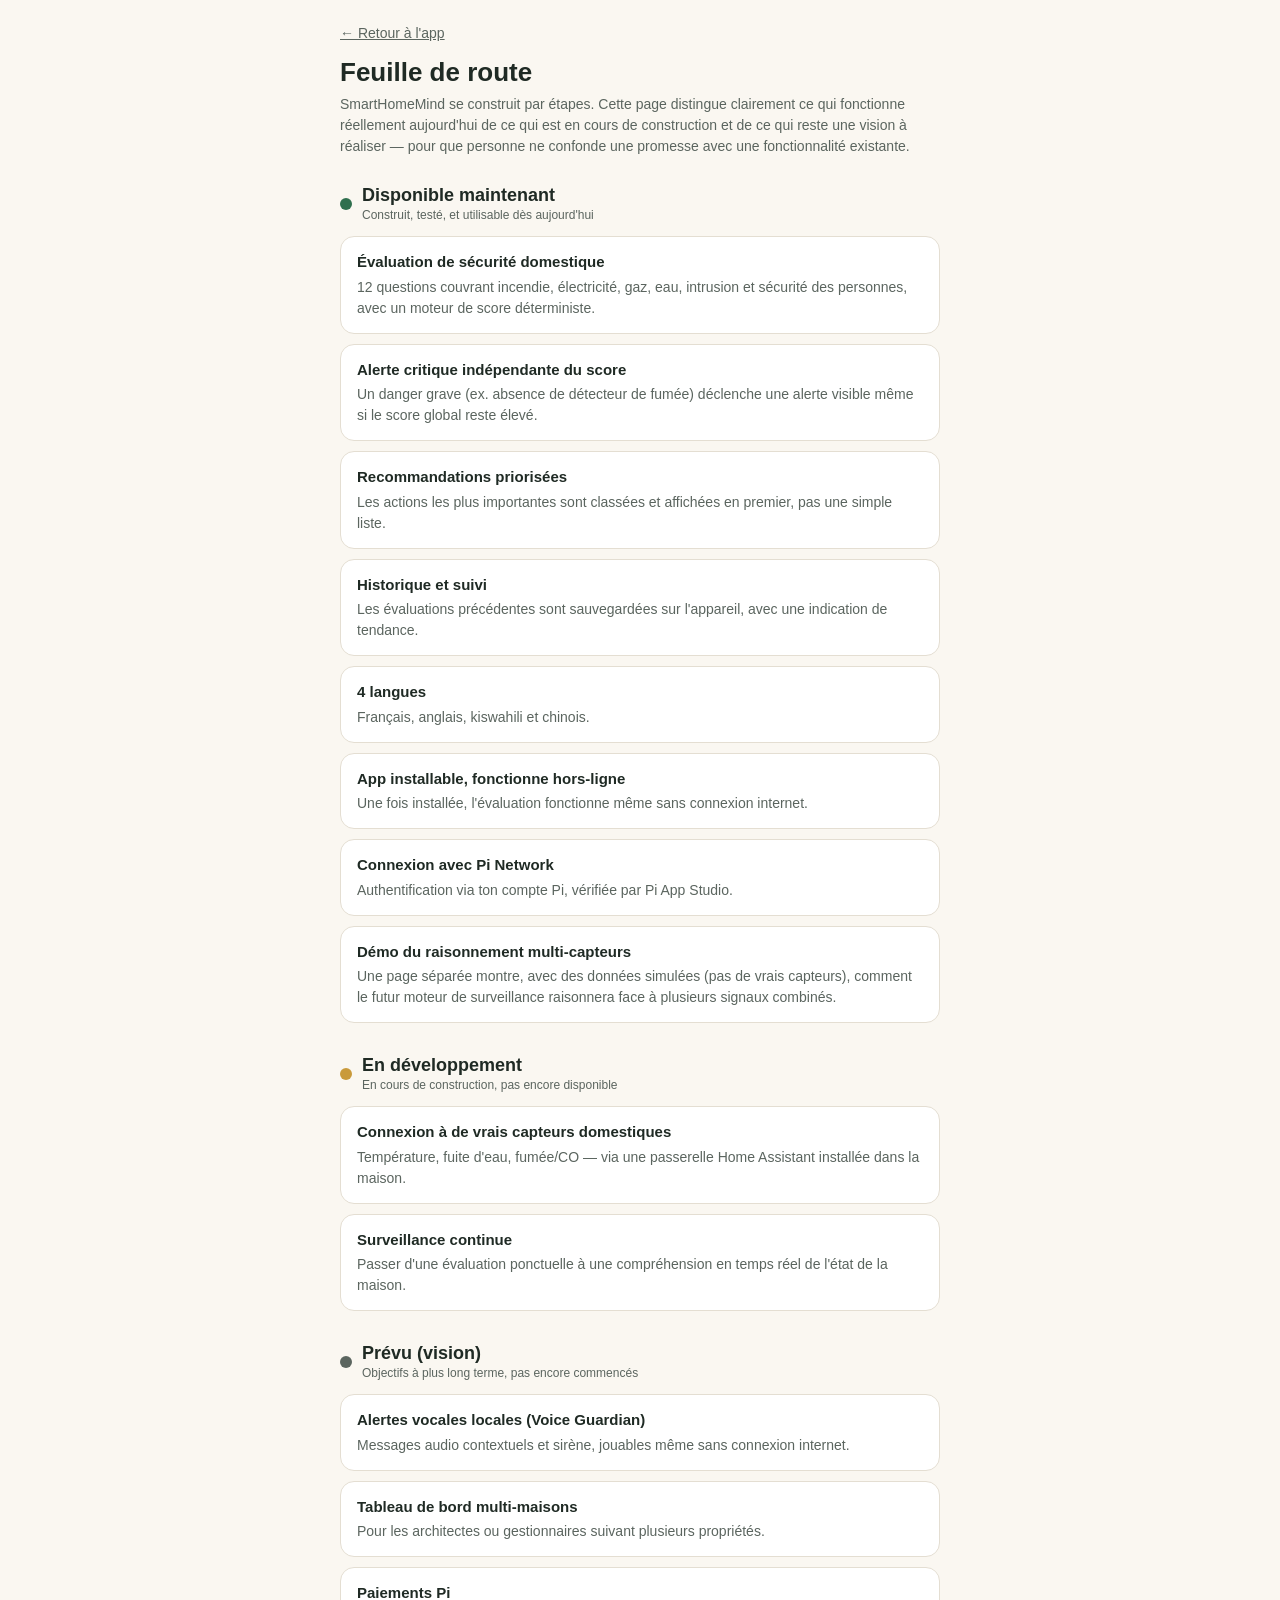
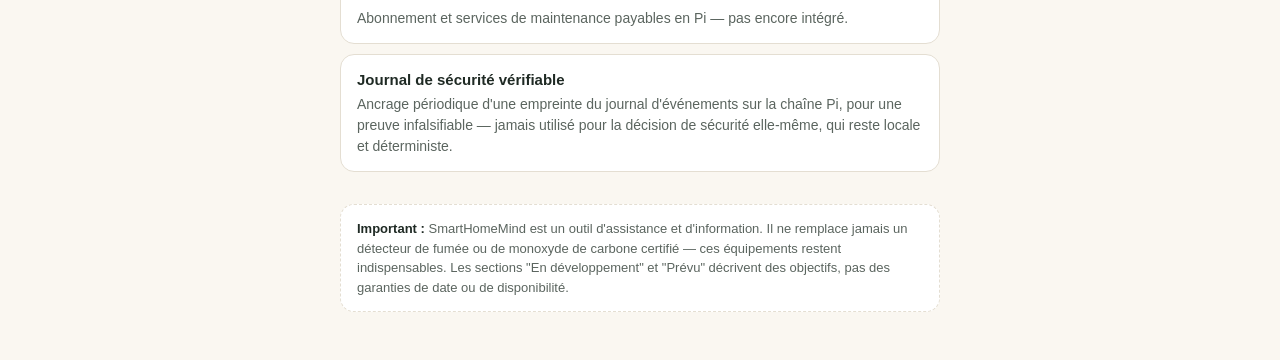
==== roadmap/index.html @ 7ee16bcb "Add roadmap page and link it from home screen" ====
<!DOCTYPE html>
<html lang="fr">
<head>
<meta charset="UTF-8" />
<meta name="viewport" content="width=device-width, initial-scale=1.0" />
<title>SmartHomeMind — Feuille de route</title>
<meta name="description" content="Ce qui est disponible aujourd'hui, ce qui est en développement, et ce qui est prévu pour SmartHomeMind." />
<style>
:root {
  --color-bg: #faf7f1;
  --color-surface: #ffffff;
  --color-ink: #1f2a24;
  --color-ink-soft: #5b655f;
  --color-safe: #2f6f4e;
  --color-moderate: #c99a3b;
  --color-risk: #b8452f;
  --color-line: #e4ded2;
  --font-body: -apple-system, BlinkMacSystemFont, "Segoe UI", Roboto, "Helvetica Neue", Arial, sans-serif;
  --radius: 14px;
  --max-width: 640px;
}
* { box-sizing: border-box; }
html, body { margin: 0; padding: 0; background: var(--color-bg); color: var(--color-ink); font-family: var(--font-body); -webkit-font-smoothing: antialiased; }
body { min-height: 100vh; display: flex; justify-content: center; }
#app { width: 100%; max-width: var(--max-width); padding: 24px 20px 48px; }
.back-link { display: inline-block; font-size: 14px; color: var(--color-ink-soft); text-decoration: underline; margin-bottom: 16px; }
.page-title { font-size: 26px; font-weight: 800; margin: 0 0 6px; }
.page-intro { font-size: 14px; color: var(--color-ink-soft); line-height: 1.5; margin: 0 0 28px; }
.section { margin-bottom: 32px; }
.section-header { display: flex; align-items: center; gap: 10px; margin-bottom: 14px; }
.status-dot { width: 12px; height: 12px; border-radius: 50%; flex-shrink: 0; }
.status-dot.available { background: var(--color-safe); }
.status-dot.development { background: var(--color-moderate); }
.status-dot.planned { background: var(--color-ink-soft); }
.section-title { font-size: 18px; font-weight: 800; margin: 0; }
.section-subtitle { font-size: 12px; color: var(--color-ink-soft); margin: 2px 0 0; }
.feature-list { list-style: none; margin: 0; padding: 0; display: flex; flex-direction: column; gap: 10px; }
.feature-item { background: var(--color-surface); border: 1.5px solid var(--color-line); border-radius: var(--radius); padding: 14px 16px; font-size: 14px; line-height: 1.5; }
.feature-item strong { display: block; font-size: 15px; margin-bottom: 3px; }
.feature-item span { color: var(--color-ink-soft); }
.disclaimer { background: var(--color-surface); border: 1.5px dashed var(--color-line); border-radius: var(--radius); padding: 14px 16px; font-size: 13px; color: var(--color-ink-soft); line-height: 1.5; margin-top: 8px; }
.disclaimer strong { color: var(--color-ink); }
</style>
</head>
<body>
<main id="app">
  <a href="../index.html" class="back-link">← Retour à l'app</a>
  <h1 class="page-title">Feuille de route</h1>
  <p class="page-intro">
    SmartHomeMind se construit par étapes. Cette page distingue clairement ce qui
    fonctionne réellement aujourd'hui de ce qui est en cours de construction et
    de ce qui reste une vision à réaliser — pour que personne ne confonde une
    promesse avec une fonctionnalité existante.
  </p>

  <div class="section">
    <div class="section-header">
      <span class="status-dot available"></span>
      <div>
        <h2 class="section-title">Disponible maintenant</h2>
        <p class="section-subtitle">Construit, testé, et utilisable dès aujourd'hui</p>
      </div>
    </div>
    <ul class="feature-list">
      <li class="feature-item">
        <strong>Évaluation de sécurité domestique</strong>
        <span>12 questions couvrant incendie, électricité, gaz, eau, intrusion et sécurité des personnes, avec un moteur de score déterministe.</span>
      </li>
      <li class="feature-item">
        <strong>Alerte critique indépendante du score</strong>
        <span>Un danger grave (ex. absence de détecteur de fumée) déclenche une alerte visible même si le score global reste élevé.</span>
      </li>
      <li class="feature-item">
        <strong>Recommandations priorisées</strong>
        <span>Les actions les plus importantes sont classées et affichées en premier, pas une simple liste.</span>
      </li>
      <li class="feature-item">
        <strong>Historique et suivi</strong>
        <span>Les évaluations précédentes sont sauvegardées sur l'appareil, avec une indication de tendance.</span>
      </li>
      <li class="feature-item">
        <strong>4 langues</strong>
        <span>Français, anglais, kiswahili et chinois.</span>
      </li>
      <li class="feature-item">
        <strong>App installable, fonctionne hors-ligne</strong>
        <span>Une fois installée, l'évaluation fonctionne même sans connexion internet.</span>
      </li>
      <li class="feature-item">
        <strong>Connexion avec Pi Network</strong>
        <span>Authentification via ton compte Pi, vérifiée par Pi App Studio.</span>
      </li>
      <li class="feature-item">
        <strong>Démo du raisonnement multi-capteurs</strong>
        <span>Une page séparée montre, avec des données simulées (pas de vrais capteurs), comment le futur moteur de surveillance raisonnera face à plusieurs signaux combinés.</span>
      </li>
    </ul>
  </div>

  <div class="section">
    <div class="section-header">
      <span class="status-dot development"></span>
      <div>
        <h2 class="section-title">En développement</h2>
        <p class="section-subtitle">En cours de construction, pas encore disponible</p>
      </div>
    </div>
    <ul class="feature-list">
      <li class="feature-item">
        <strong>Connexion à de vrais capteurs domestiques</strong>
        <span>Température, fuite d'eau, fumée/CO — via une passerelle Home Assistant installée dans la maison.</span>
      </li>
      <li class="feature-item">
        <strong>Surveillance continue</strong>
        <span>Passer d'une évaluation ponctuelle à une compréhension en temps réel de l'état de la maison.</span>
      </li>
    </ul>
  </div>

  <div class="section">
    <div class="section-header">
      <span class="status-dot planned"></span>
      <div>
        <h2 class="section-title">Prévu (vision)</h2>
        <p class="section-subtitle">Objectifs à plus long terme, pas encore commencés</p>
      </div>
    </div>
    <ul class="feature-list">
      <li class="feature-item">
        <strong>Alertes vocales locales (Voice Guardian)</strong>
        <span>Messages audio contextuels et sirène, jouables même sans connexion internet.</span>
      </li>
      <li class="feature-item">
        <strong>Tableau de bord multi-maisons</strong>
        <span>Pour les architectes ou gestionnaires suivant plusieurs propriétés.</span>
      </li>
      <li class="feature-item">
        <strong>Paiements Pi</strong>
        <span>Abonnement et services de maintenance payables en Pi — pas encore intégré.</span>
      </li>
      <li class="feature-item">
        <strong>Journal de sécurité vérifiable</strong>
        <span>Ancrage périodique d'une empreinte du journal d'événements sur la chaîne Pi, pour une preuve infalsifiable — jamais utilisé pour la décision de sécurité elle-même, qui reste locale et déterministe.</span>
      </li>
    </ul>
  </div>

  <div class="disclaimer">
    <strong>Important :</strong> SmartHomeMind est un outil d'assistance et d'information.
    Il ne remplace jamais un détecteur de fumée ou de monoxyde de carbone certifié —
    ces équipements restent indispensables. Les sections "En développement" et
    "Prévu" décrivent des objectifs, pas des garanties de date ou de disponibilité.
  </div>
</main>
</body>
</html>
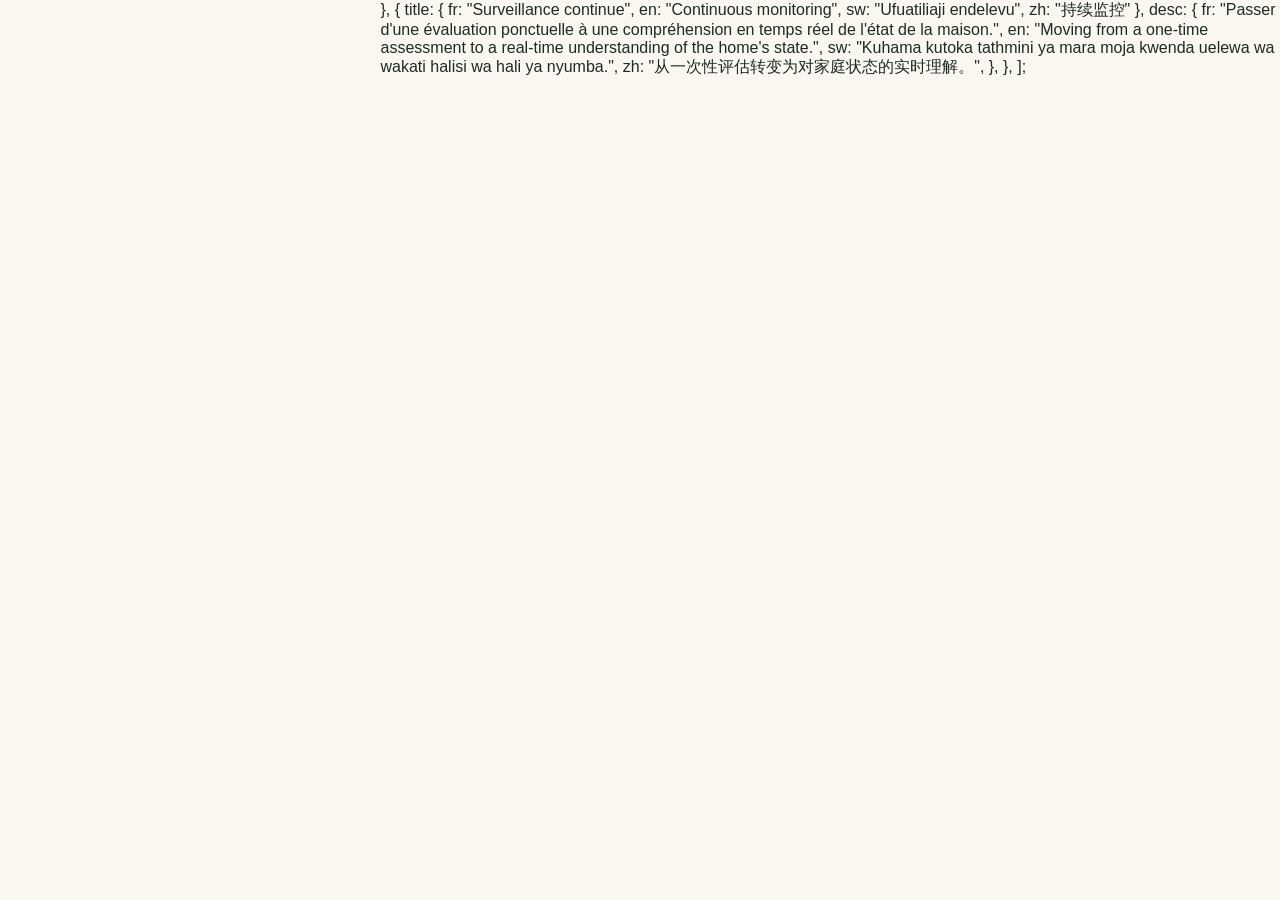
==== commit b3132233: "Update title and add language switcher functionality" ====
--- a/roadmap/index.html
+++ b/roadmap/index.html
@@ -3,7 +3,7 @@
 <head>
 <meta charset="UTF-8" />
 <meta name="viewport" content="width=device-width, initial-scale=1.0" />
-<title>SmartHomeMind — Feuille de route</title>
+<title>SmartHomeMind — Roadmap</title>
 <meta name="description" content="Ce qui est disponible aujourd'hui, ce qui est en développement, et ce qui est prévu pour SmartHomeMind." />
 <style>
 :root {
@@ -13,7 +13,6 @@
   --color-ink-soft: #5b655f;
   --color-safe: #2f6f4e;
   --color-moderate: #c99a3b;
-  --color-risk: #b8452f;
   --color-line: #e4ded2;
   --font-body: -apple-system, BlinkMacSystemFont, "Segoe UI", Roboto, "Helvetica Neue", Arial, sans-serif;
   --radius: 14px;
@@ -23,7 +22,10 @@
 html, body { margin: 0; padding: 0; background: var(--color-bg); color: var(--color-ink); font-family: var(--font-body); -webkit-font-smoothing: antialiased; }
 body { min-height: 100vh; display: flex; justify-content: center; }
 #app { width: 100%; max-width: var(--max-width); padding: 24px 20px 48px; }
-.back-link { display: inline-block; font-size: 14px; color: var(--color-ink-soft); text-decoration: underline; margin-bottom: 16px; }
+.language-switcher { display: flex; justify-content: center; gap: 6px; margin-bottom: 20px; }
+.lang-option { font-family: var(--font-body); font-size: 12px; font-weight: 600; padding: 6px 12px; border-radius: 999px; border: 1.5px solid var(--color-line); background: var(--color-surface); color: var(--color-ink-soft); cursor: pointer; }
+.lang-option.is-selected { border-color: var(--color-ink); background: var(--color-ink); color: var(--color-bg); }
+.back-link { display: inline-block; font-size: 14px; color: var(--color-ink-soft); text-decoration: underline; margin-bottom: 16px; background: none; border: none; cursor: pointer; padding: 0; font-family: var(--font-body); }
 .page-title { font-size: 26px; font-weight: 800; margin: 0 0 6px; }
 .page-intro { font-size: 14px; color: var(--color-ink-soft); line-height: 1.5; margin: 0 0 28px; }
 .section { margin-bottom: 32px; }
@@ -43,114 +45,280 @@
 </style>
 </head>
 <body>
-<main id="app">
-  <a href="../index.html" class="back-link">← Retour à l'app</a>
-  <h1 class="page-title">Feuille de route</h1>
-  <p class="page-intro">
-    SmartHomeMind se construit par étapes. Cette page distingue clairement ce qui
-    fonctionne réellement aujourd'hui de ce qui est en cours de construction et
-    de ce qui reste une vision à réaliser — pour que personne ne confonde une
-    promesse avec une fonctionnalité existante.
-  </p>
-
-  <div class="section">
-    <div class="section-header">
-      <span class="status-dot available"></span>
-      <div>
-        <h2 class="section-title">Disponible maintenant</h2>
-        <p class="section-subtitle">Construit, testé, et utilisable dès aujourd'hui</p>
+<main id="app"></main>
+
+<script>
+const LANGUAGE_STORAGE_KEY = "smarthomemind_lang_v1";
+const SUPPORTED_LANGUAGES = ["fr", "en", "sw", "zh"];
+const LANGUAGE_DISPLAY_NAMES = { fr: "Français", en: "English", sw: "Kiswahili", zh: "中文" };
+
+function getLanguage() {
+  const saved = localStorage.getItem(LANGUAGE_STORAGE_KEY);
+  return SUPPORTED_LANGUAGES.includes(saved) ? saved : "fr";
+}
+function setLanguage(lang) {
+  localStorage.setItem(LANGUAGE_STORAGE_KEY, lang);
+  document.documentElement.lang = lang;
+}
+
+const T = {
+  backLink: { fr: "← Retour à l'app", en: "← Back to app", sw: "← Rudi kwenye app", zh: "← 返回应用" },
+  pageTitle: { fr: "Feuille de route", en: "Roadmap", sw: "Ramani ya njia", zh: "路线图" },
+  pageIntro: {
+    fr: "SmartHomeMind se construit par étapes. Cette page distingue clairement ce qui fonctionne réellement aujourd'hui de ce qui est en cours de construction et de ce qui reste une vision à réaliser — pour que personne ne confonde une promesse avec une fonctionnalité existante.",
+    en: "SmartHomeMind is being built in stages. This page clearly separates what actually works today from what's being built and what remains a vision to achieve — so no one mistakes a promise for an existing feature.",
+    sw: "SmartHomeMind inajengwa hatua kwa hatua. Ukurasa huu unatofautisha wazi kile kinachofanya kazi kweli leo na kile kinachoendelezwa na kile kinachobaki kuwa dira ya kufikiwa — ili hakuna mtu achanganye ahadi na kipengele kilichopo.",
+    zh: "SmartHomeMind 正在分阶段构建。本页面清楚区分了今天真正可用的功能、正在开发中的功能，以及仍是愿景尚未实现的目标——以免任何人将承诺误认为已有功能。",
+  },
+  availableTitle: { fr: "Disponible maintenant", en: "Available now", sw: "Inapatikana sasa", zh: "现已推出" },
+  availableSubtitle: { fr: "Construit, testé, et utilisable dès aujourd'hui", en: "Built, tested, and usable today", sw: "Imejengwa, imejaribiwa, na inaweza kutumika leo", zh: "已构建、已测试，今天即可使用" },
+  devTitle: { fr: "En développement", en: "In development", sw: "Inaendelezwa", zh: "开发中" },
+  devSubtitle: { fr: "En cours de construction, pas encore disponible", en: "Being built, not yet available", sw: "Inajengwa, bado haipatikani", zh: "正在建设中，尚未推出" },
+  plannedTitle: { fr: "Prévu (vision)", en: "Planned (vision)", sw: "Imepangwa (dira)", zh: "计划中（愿景）" },
+  plannedSubtitle: { fr: "Objectifs à plus long terme, pas encore commencés", en: "Longer-term goals, not yet started", sw: "Malengo ya muda mrefu, bado hayajaanza", zh: "长期目标，尚未开始" },
+  disclaimerLabel: { fr: "Important :", en: "Important:", sw: "Muhimu:", zh: "重要提示：" },
+  disclaimerText: {
+    fr: "SmartHomeMind est un outil d'assistance et d'information. Il ne remplace jamais un détecteur de fumée ou de monoxyde de carbone certifié — ces équipements restent indispensables. Les sections « En développement » et « Prévu » décrivent des objectifs, pas des garanties de date ou de disponibilité.",
+    en: "SmartHomeMind is an assistance and information tool. It never replaces a certified smoke or carbon monoxide detector — that equipment remains essential. The \"In development\" and \"Planned\" sections describe goals, not guarantees of date or availability.",
+    sw: "SmartHomeMind ni chombo cha usaidizi na taarifa. Hakibadilishi kamwe kigunduzi cha moshi au monoksidi kaboni kilichothibitishwa — vifaa hivyo vinabaki muhimu. Sehemu za \"Inaendelezwa\" na \"Imepangwa\" zinaelezea malengo, si dhamana ya tarehe au upatikanaji.",
+    zh: "SmartHomeMind 是一款辅助信息工具。它绝不能替代经认证的烟雾或一氧化碳探测器——这些设备仍然是必不可少的。“开发中”和“计划中”部分描述的是目标，而非日期或可用性的保证。",
+  },
+};
+ 
+const AVAILABLE_FEATURES = [
+  {
+    title: { fr: "Évaluation de sécurité domestique", en: "Home safety assessment", sw: "Tathmini ya usalama wa nyumbani", zh: "家庭安全评估" },
+    desc: {
+      fr: "12 questions couvrant incendie, électricité, gaz, eau, intrusion et sécurité des personnes, avec un moteur de score déterministe.",
+      en: "12 questions covering fire, electrical, gas, water, intrusion, and people safety, with a deterministic scoring engine.",
+      sw: "Maswali 12 yanayohusu moto, umeme, gesi, maji, uvamizi, na usalama wa watu, pamoja na injini ya alama thabiti.",
+      zh: "涵盖火灾、电气、燃气、水、入侵和人身安全的12个问题，配有确定性评分引擎。",
+    },
+  },
+  {
+    title: { fr: "Alerte critique indépendante du score", en: "Critical alert independent of score", sw: "Tahadhari muhimu isiyotegemea alama", zh: "独立于评分的严重警报" },
+    desc: {
+      fr: "Un danger grave (ex. absence de détecteur de fumée) déclenche une alerte visible même si le score global reste élevé.",
+      en: "A serious hazard (e.g. no smoke detector) triggers a visible alert even if the overall score stays high.",
+      sw: "Hatari kubwa (mfano, kutokuwa na kigunduzi cha moshi) husababisha tahadhari inayoonekana hata kama alama ya jumla inabaki juu.",
+      zh: "严重危险（例如没有烟雾探测器）即使总体评分较高，也会触发明显警报。",
+    },
+  },
+  {
+    title: { fr: "Recommandations priorisées", en: "Prioritized recommendations", sw: "Mapendekezo yenye kipaumbele", zh: "优先建议" },
+    desc: {
+      fr: "Les actions les plus importantes sont classées et affichées en premier, pas une simple liste.",
+      en: "The most important actions are ranked and shown first, not just a plain list.",
+      sw: "Hatua muhimu zaidi zimepangwa na kuonyeshwa kwanza, si orodha tu.",
+      zh: "最重要的行动会被排序并优先显示，而不是简单罗列。",
+    },
+  },
+  {
+    title: { fr: "Historique et suivi", en: "History and tracking", sw: "Historia na ufuatiliaji", zh: "历史记录与追踪" },
+    desc: {
+      fr: "Les évaluations précédentes sont sauvegardées sur l'appareil, avec une indication de tendance.",
+      en: "Past assessments are saved on the device, with a trend indicator.",
+      sw: "Tathmini za awali zinahifadhiwa kwenye kifaa, pamoja na kiashiria cha mwelekeo.",
+      zh: "以往的评估会保存在设备上，并显示趋势指示。",
+    },
+  },
+  {
+    title: { fr: "4 langues", en: "4 languages", sw: "Lugha 4", zh: "4种语言" },
+    desc: {
+      fr: "Français, anglais, kiswahili et chinois.",
+      en: "French, English, Kiswahili, and Chinese.",
+      sw: "Kifaransa, Kiingereza, Kiswahili, na Kichina.",
+      zh: "法语、英语、斯瓦希里语和中文。",
+    },
+  },
+  {
+    title: { fr: "App installable, fonctionne hors-ligne", en: "Installable app, works offline", sw: "App inayoweza kusakinishwa, inafanya kazi bila mtandao", zh: "可安装应用，离线可用" },
+    desc: {
+      fr: "Une fois installée, l'évaluation fonctionne même sans connexion internet.",
+      en: "Once installed, the assessment works even without an internet connection.",
+      sw: "Mara ikisakinishwa, tathmini inafanya kazi hata bila muunganisho wa intaneti.",
+      zh: "安装后，即使没有网络连接，评估功能也能使用。",
+    },
+  },
+  {
+    title: { fr: "Connexion avec Pi Network", en: "Sign in with Pi Network", sw: "Kuingia na Pi Network", zh: "使用 Pi Network 登录" },
+    desc: {
+      fr: "Authentification via ton compte Pi, vérifiée par Pi App Studio.",
+      en: "Authentication via your Pi account, verified by Pi App Studio.",
+      sw: "Uthibitishaji kupitia akaunti yako ya Pi, iliyothibitishwa na Pi App Studio.",
+      zh: "通过您的 Pi 账户进行身份验证，由 Pi App Studio 验证。",
+    },
+  },
+  {
+    title: { fr: "Démo du raisonnement multi-capteurs", en: "Multi-sensor reasoning demo", sw: "Onyesho la hoja za sensa nyingi", zh: "多传感器推理演示" },
+    desc: {
+      fr: "Une page séparée montre, avec des données simulées (pas de vrais capteurs), comment le futur moteur de surveillance raisonnera face à plusieurs signaux combinés.",
+      en: "A separate page shows, using simulated data (no real sensors), how the future monitoring engine will reason about multiple combined signals.",
+      sw: "Ukurasa tofauti unaonyesha, kwa kutumia data ya kuiga (si sensa halisi), jinsi injini ya ufuatiliaji ya baadaye itakavyofikiri kuhusu ishara nyingi zilizounganishwa.",
+      zh: "另一个页面使用模拟数据（非真实传感器）展示未来的监控引擎将如何对多个组合信号进行推理。",
+    },
+  },
+];
+
+const DEVELOPMENT_FEATURES = [
+  {
+    title: { fr: "Connexion à de vrais capteurs domestiques", en: "Connecting real home sensors", sw: "Kuunganisha sensa halisi za nyumbani", zh: "连接真实的家庭传感器" },
+    desc: {
+      fr: "Température, fuite d'eau, fumée/CO — via une passerelle Home Assistant installée dans la maison. Testé d'abord sur une seule maison pilote (celle du développeur), pas encore un déploiement pour tous les utilisateurs.",
+      en: "Temperature, water leak, smoke/CO — via a Home Assistant gateway installed in the home. Being tested first on a single pilot house (the developer's own), not yet a rollout for all users.",
+      sw: "Joto, uvujaji wa maji, moshi/CO — kupitia lango la Home Assistant lililowekwa nyumbani. Inajaribiwa kwanza kwenye nyumba moja ya majaribio (ya mtengenezaji mwenyewe), bado si kwa watumiaji wote.",
+      zh: "温度、漏水、烟雾/一氧化碳——通过安装在家中的 Home Assistant 网关。目前仅在一个试点住宅（开发者自己的住宅）中测试，尚未面向所有用户推广。",
+    },
+    
+const PLANNED_FEATURES = [
+  {
+    title: { fr: "Alertes vocales locales (Voice Guardian)", en: "Local voice alerts (Voice Guardian)", sw: "Tahadhari za sauti za ndani (Mlinzi wa Sauti)", zh: "本地语音警报（语音守护者）" },
+    desc: {
+      fr: "Messages audio contextuels et sirène, jouables même sans connexion internet.",
+      en: "Contextual audio messages and siren, playable even without an internet connection.",
+      sw: "Ujumbe wa sauti wa muktadha na king'ora, unaoweza kuchezwa hata bila muunganisho wa intaneti.",
+      zh: "情境化语音消息和警报声，即使没有网络连接也能播放。",
+    },
+  },
+  {
+    title: { fr: "Tableau de bord multi-maisons", en: "Multi-home dashboard", sw: "Dashibodi ya nyumba nyingi", zh: "多住宅仪表板" },
+    desc: {
+      fr: "Pour les architectes ou gestionnaires suivant plusieurs propriétés.",
+      en: "For architects or managers overseeing multiple properties.",
+      sw: "Kwa wasanifu au wasimamizi wanaofuatilia mali nyingi.",
+      zh: "适用于管理多处房产的建筑师或管理人员。",
+    },
+  },
+  {
+    title: { fr: "Paiements Pi", en: "Pi Payments", sw: "Malipo ya Pi", zh: "Pi 支付" },
+    desc: {
+      fr: "Abonnement et services de maintenance payables en Pi — pas encore intégré.",
+      en: "Subscription and maintenance services payable in Pi — not yet integrated.",
+      sw: "Usajili na huduma za matengenezo zinazolipwa kwa Pi — bado hazijaunganishwa.",
+      zh: "可用 Pi 支付的订阅和维护服务——尚未集成。",
+    },
+  },
+  {
+    title: { fr: "Journal de sécurité vérifiable", en: "Verifiable safety log", sw: "Kumbukumbu ya usalama inayothibitishwa", zh: "可验证的安全日志" },
+    desc: {
+      fr: "Ancrage périodique d'une empreinte du journal d'événements sur la chaîne Pi, pour une preuve infalsifiable — jamais utilisé pour la décision de sécurité elle-même, qui reste locale et déterministe.",
+      en: "Periodic anchoring of an event-log fingerprint on the Pi chain, for tamper-proof evidence — never used for the safety decision itself, which stays local and deterministic.",
+      sw: "Uwekaji wa mara kwa mara wa alama ya kumbukumbu ya matukio kwenye mnyororo wa Pi, kwa ushahidi usioweza kubadilishwa — haitumiki kamwe kwa uamuzi wa usalama wenyewe, ambao unabaki wa ndani na thabiti.",
+      zh: "定期将事件日志的指纹锚定在 Pi 链上，以提供防篡改证据——绝不用于安全决策本身，安全决策始终保持本地化和确定性。",
+    },
+  },
+];
+
+function t(key) {
+  const lang = getLanguage();
+  return T[key][lang] || T[key].fr;
+}
+function localized(field) {
+  const lang = getLanguage();
+  return field[lang] || field.fr;
+}
+
+function renderFeatureList(features) {
+  return `
+    <ul class="feature-list">
+      ${features
+        .map(
+          (f) => `
+        <li class="feature-item">
+          <strong>${localized(f.title)}</strong>
+          <span>${localized(f.desc)}</span>
+        </li>
+      `
+        )
+        .join("")}
+    </ul>
+  `;
+}
+
+function render() {
+  const currentLang = getLanguage();
+  const root = document.getElementById("app");
+
+  root.innerHTML = `
+    <div class="language-switcher" role="group" aria-label="Language">
+      ${SUPPORTED_LANGUAGES.map(
+        (lang) => `
+        <button type="button" class="lang-option ${lang === currentLang ? "is-selected" : ""}" data-lang="${lang}">
+          ${LANGUAGE_DISPLAY_NAMES[lang]}
+        </button>
+      `
+      ).join("")}
+    </div>
+
+    <button type="button" class="back-link" id="back-link">${t("backLink")}</button>
+
+    <h1 class="page-title">${t("pageTitle")}</h1>
+    <p class="page-intro">${t("pageIntro")}</p>
+
+    <div class="section">
+      <div class="section-header">
+        <span class="status-dot available"></span>
+        <div>
+          <h2 class="section-title">${t("availableTitle")}</h2>
+          <p class="section-subtitle">${t("availableSubtitle")}</p>
+        </div>
       </div>
-    </div>
-    <ul class="feature-list">
-      <li class="feature-item">
-        <strong>Évaluation de sécurité domestique</strong>
-        <span>12 questions couvrant incendie, électricité, gaz, eau, intrusion et sécurité des personnes, avec un moteur de score déterministe.</span>
-      </li>
-      <li class="feature-item">
-        <strong>Alerte critique indépendante du score</strong>
-        <span>Un danger grave (ex. absence de détecteur de fumée) déclenche une alerte visible même si le score global reste élevé.</span>
-      </li>
-      <li class="feature-item">
-        <strong>Recommandations priorisées</strong>
-        <span>Les actions les plus importantes sont classées et affichées en premier, pas une simple liste.</span>
-      </li>
-      <li class="feature-item">
-        <strong>Historique et suivi</strong>
-        <span>Les évaluations précédentes sont sauvegardées sur l'appareil, avec une indication de tendance.</span>
-      </li>
-      <li class="feature-item">
-        <strong>4 langues</strong>
-        <span>Français, anglais, kiswahili et chinois.</span>
-      </li>
-      <li class="feature-item">
-        <strong>App installable, fonctionne hors-ligne</strong>
-        <span>Une fois installée, l'évaluation fonctionne même sans connexion internet.</span>
-      </li>
-      <li class="feature-item">
-        <strong>Connexion avec Pi Network</strong>
-        <span>Authentification via ton compte Pi, vérifiée par Pi App Studio.</span>
-      </li>
-      <li class="feature-item">
-        <strong>Démo du raisonnement multi-capteurs</strong>
-        <span>Une page séparée montre, avec des données simulées (pas de vrais capteurs), comment le futur moteur de surveillance raisonnera face à plusieurs signaux combinés.</span>
-      </li>
-    </ul>
-  </div>
-
-  <div class="section">
-    <div class="section-header">
-      <span class="status-dot development"></span>
-      <div>
-        <h2 class="section-title">En développement</h2>
-        <p class="section-subtitle">En cours de construction, pas encore disponible</p>
+      ${renderFeatureList(AVAILABLE_FEATURES)}
+    </div>
+
+    <div class="section">
+      <div class="section-header">
+        <span class="status-dot development"></span>
+        <div>
+          <h2 class="section-title">${t("devTitle")}</h2>
+          <p class="section-subtitle">${t("devSubtitle")}</p>
+        </div>
       </div>
-    </div>
-    <ul class="feature-list">
-      <li class="feature-item">
-        <strong>Connexion à de vrais capteurs domestiques</strong>
-        <span>Température, fuite d'eau, fumée/CO — via une passerelle Home Assistant installée dans la maison.</span>
-      </li>
-      <li class="feature-item">
-        <strong>Surveillance continue</strong>
-        <span>Passer d'une évaluation ponctuelle à une compréhension en temps réel de l'état de la maison.</span>
-      </li>
-    </ul>
-  </div>
-
-  <div class="section">
-    <div class="section-header">
-      <span class="status-dot planned"></span>
-      <div>
-        <h2 class="section-title">Prévu (vision)</h2>
-        <p class="section-subtitle">Objectifs à plus long terme, pas encore commencés</p>
+      ${renderFeatureList(DEVELOPMENT_FEATURES)}
+    </div>
+
+    <div class="section">
+      <div class="section-header">
+        <span class="status-dot planned"></span>
+        <div>
+          <h2 class="section-title">${t("plannedTitle")}</h2>
+          <p class="section-subtitle">${t("plannedSubtitle")}</p>
+        </div>
       </div>
-    </div>
-    <ul class="feature-list">
-      <li class="feature-item">
-        <strong>Alertes vocales locales (Voice Guardian)</strong>
-        <span>Messages audio contextuels et sirène, jouables même sans connexion internet.</span>
-      </li>
-      <li class="feature-item">
-        <strong>Tableau de bord multi-maisons</strong>
-        <span>Pour les architectes ou gestionnaires suivant plusieurs propriétés.</span>
-      </li>
-      <li class="feature-item">
-        <strong>Paiements Pi</strong>
-        <span>Abonnement et services de maintenance payables en Pi — pas encore intégré.</span>
-      </li>
-      <li class="feature-item">
-        <strong>Journal de sécurité vérifiable</strong>
-        <span>Ancrage périodique d'une empreinte du journal d'événements sur la chaîne Pi, pour une preuve infalsifiable — jamais utilisé pour la décision de sécurité elle-même, qui reste locale et déterministe.</span>
-      </li>
-    </ul>
-  </div>
-
-  <div class="disclaimer">
-    <strong>Important :</strong> SmartHomeMind est un outil d'assistance et d'information.
-    Il ne remplace jamais un détecteur de fumée ou de monoxyde de carbone certifié —
-    ces équipements restent indispensables. Les sections "En développement" et
-    "Prévu" décrivent des objectifs, pas des garanties de date ou de disponibilité.
-  </div>
-</main>
+      ${renderFeatureList(PLANNED_FEATURES)}
+    </div>
+
+    <div class="disclaimer">
+      <strong>${t("disclaimerLabel")}</strong> ${t("disclaimerText")}
+    </div>
+  `;
+
+  root.querySelectorAll(".lang-option").forEach((btn) => {
+    btn.addEventListener("click", () => {
+      setLanguage(btn.dataset.lang);
+      render();
+    });
+  });
+
+  document.getElementById("back-link").addEventListener("click", () => {
+    window.location.href = "../index.html";
+  });
+}
+
+document.documentElement.lang = getLanguage();
+render();
+</script>
 </body>
-</html>+</html>
+  },
+  {
+    title: { fr: "Surveillance continue", en: "Continuous monitoring", sw: "Ufuatiliaji endelevu", zh: "持续监控" },
+    desc: {
+      fr: "Passer d'une évaluation ponctuelle à une compréhension en temps réel de l'état de la maison.",
+      en: "Moving from a one-time assessment to a real-time understanding of the home's state.",
+      sw: "Kuhama kutoka tathmini ya mara moja kwenda uelewa wa wakati halisi wa hali ya nyumba.",
+      zh: "从一次性评估转变为对家庭状态的实时理解。",
+    },
+  },
+];
+  
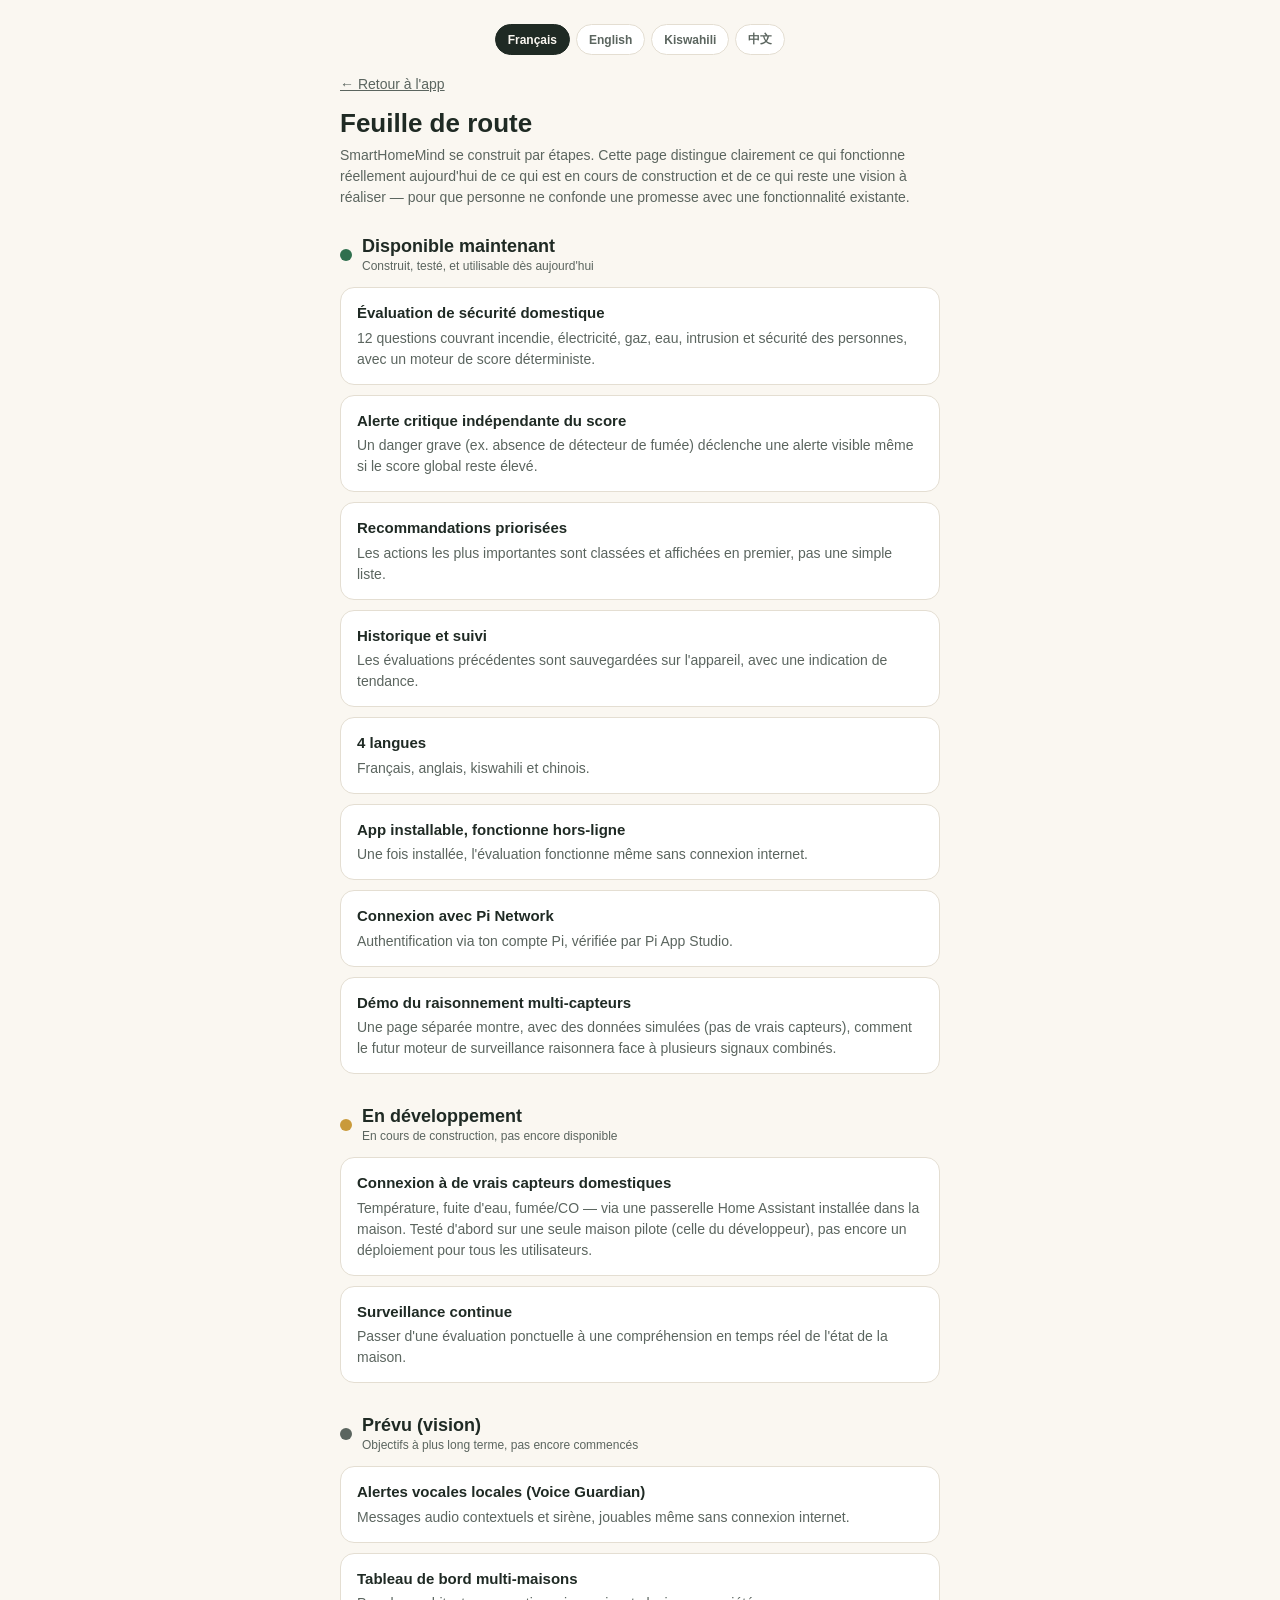
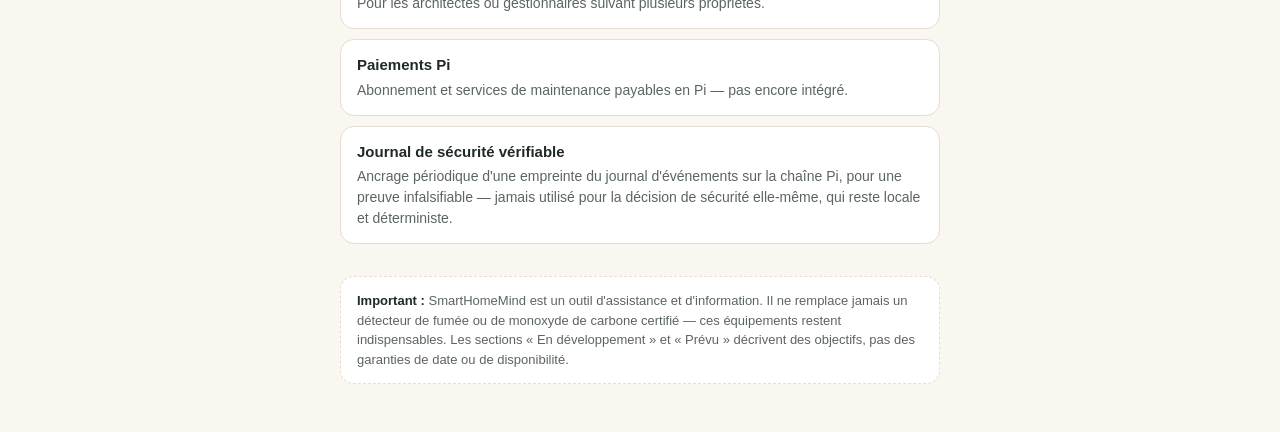
==== commit c1c4b543: "Add continuous monitoring feature to roadmap" ====
--- a/roadmap/index.html
+++ b/roadmap/index.html
@@ -84,7 +84,7 @@
     zh: "SmartHomeMind 是一款辅助信息工具。它绝不能替代经认证的烟雾或一氧化碳探测器——这些设备仍然是必不可少的。“开发中”和“计划中”部分描述的是目标，而非日期或可用性的保证。",
   },
 };
- 
+  
 const AVAILABLE_FEATURES = [
   {
     title: { fr: "Évaluation de sécurité domestique", en: "Home safety assessment", sw: "Tathmini ya usalama wa nyumbani", zh: "家庭安全评估" },
@@ -169,7 +169,18 @@
       sw: "Joto, uvujaji wa maji, moshi/CO — kupitia lango la Home Assistant lililowekwa nyumbani. Inajaribiwa kwanza kwenye nyumba moja ya majaribio (ya mtengenezaji mwenyewe), bado si kwa watumiaji wote.",
       zh: "温度、漏水、烟雾/一氧化碳——通过安装在家中的 Home Assistant 网关。目前仅在一个试点住宅（开发者自己的住宅）中测试，尚未面向所有用户推广。",
     },
-    
+  },
+  {
+    title: { fr: "Surveillance continue", en: "Continuous monitoring", sw: "Ufuatiliaji endelevu", zh: "持续监控" },
+    desc: {
+      fr: "Passer d'une évaluation ponctuelle à une compréhension en temps réel de l'état de la maison.",
+      en: "Moving from a one-time assessment to a real-time understanding of the home's state.",
+      sw: "Kuhama kutoka tathmini ya mara moja kwenda uelewa wa wakati halisi wa hali ya nyumba.",
+      zh: "从一次性评估转变为对家庭状态的实时理解。",
+    },
+  },
+];
+  
 const PLANNED_FEATURES = [
   {
     title: { fr: "Alertes vocales locales (Voice Guardian)", en: "Local voice alerts (Voice Guardian)", sw: "Tahadhari za sauti za ndani (Mlinzi wa Sauti)", zh: "本地语音警报（语音守护者）" },
@@ -310,15 +321,3 @@
 </script>
 </body>
 </html>
-  },
-  {
-    title: { fr: "Surveillance continue", en: "Continuous monitoring", sw: "Ufuatiliaji endelevu", zh: "持续监控" },
-    desc: {
-      fr: "Passer d'une évaluation ponctuelle à une compréhension en temps réel de l'état de la maison.",
-      en: "Moving from a one-time assessment to a real-time understanding of the home's state.",
-      sw: "Kuhama kutoka tathmini ya mara moja kwenda uelewa wa wakati halisi wa hali ya nyumba.",
-      zh: "从一次性评估转变为对家庭状态的实时理解。",
-    },
-  },
-];
-  
